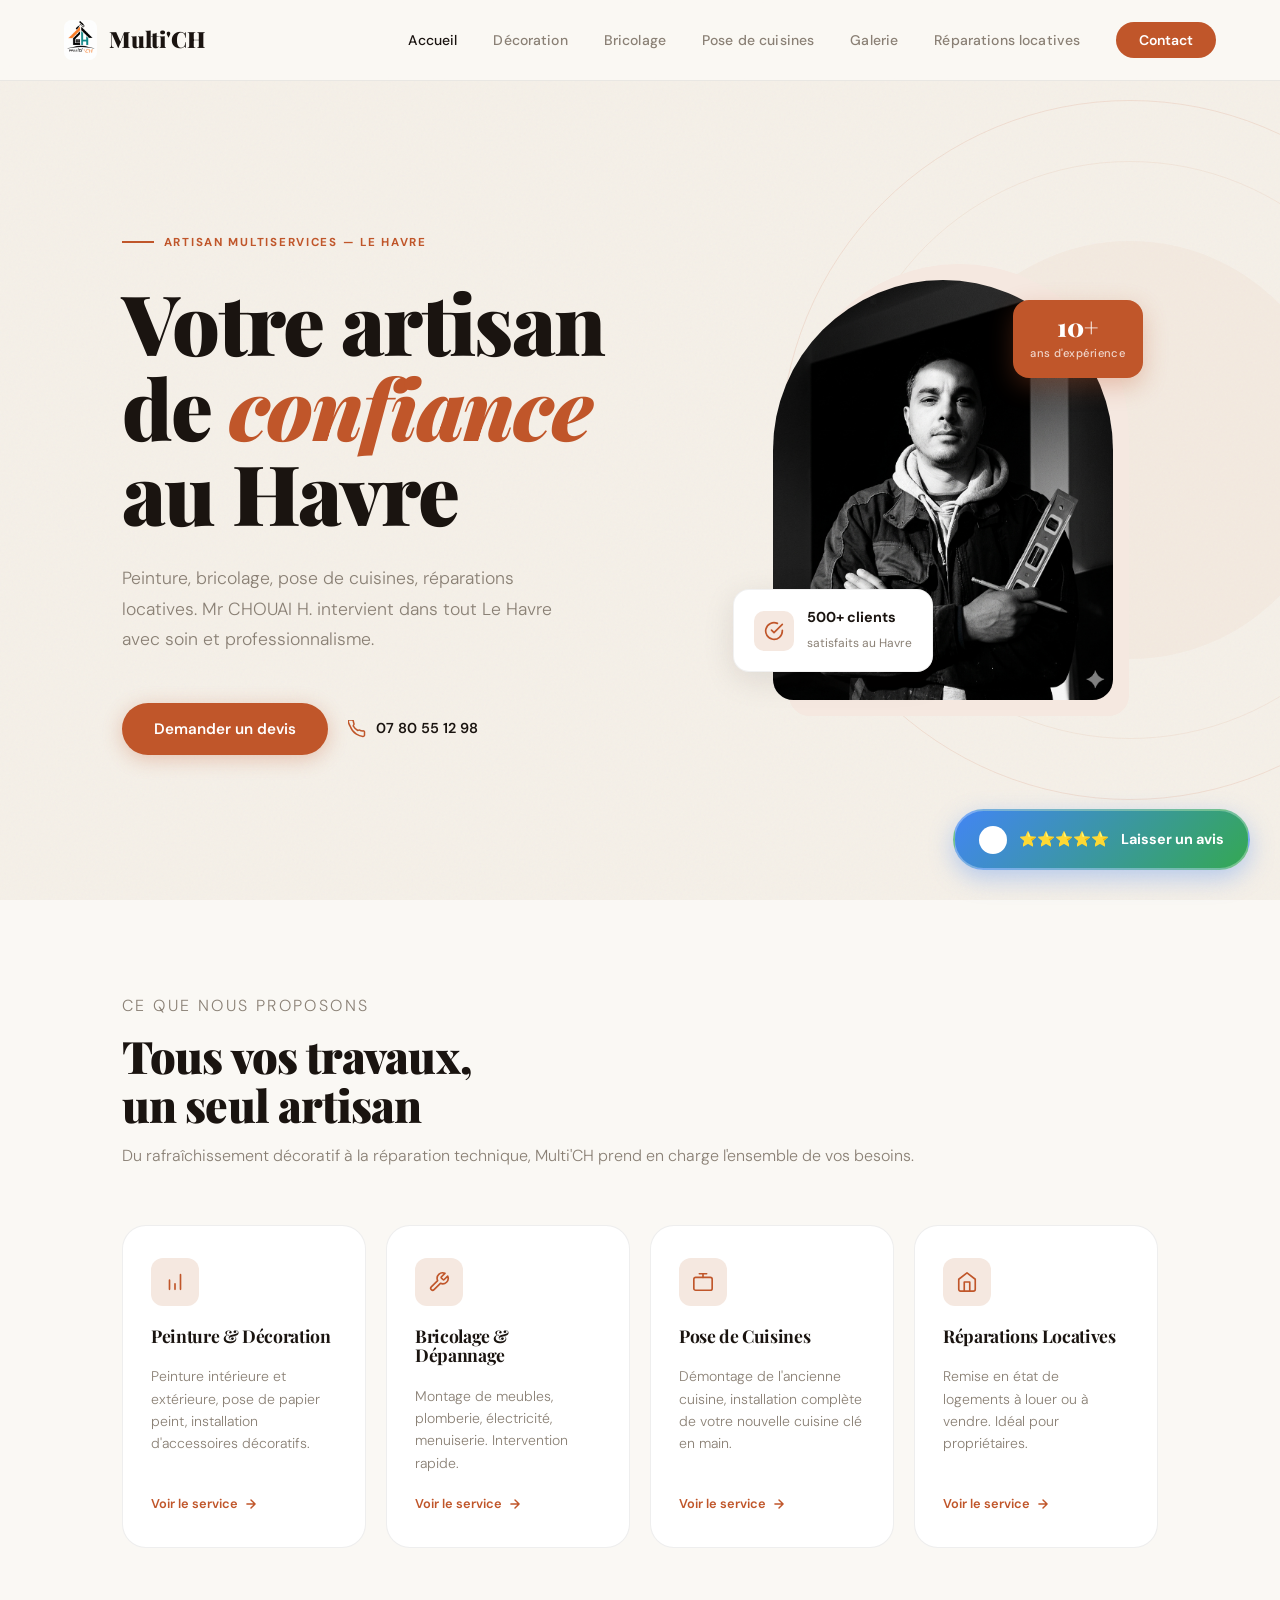
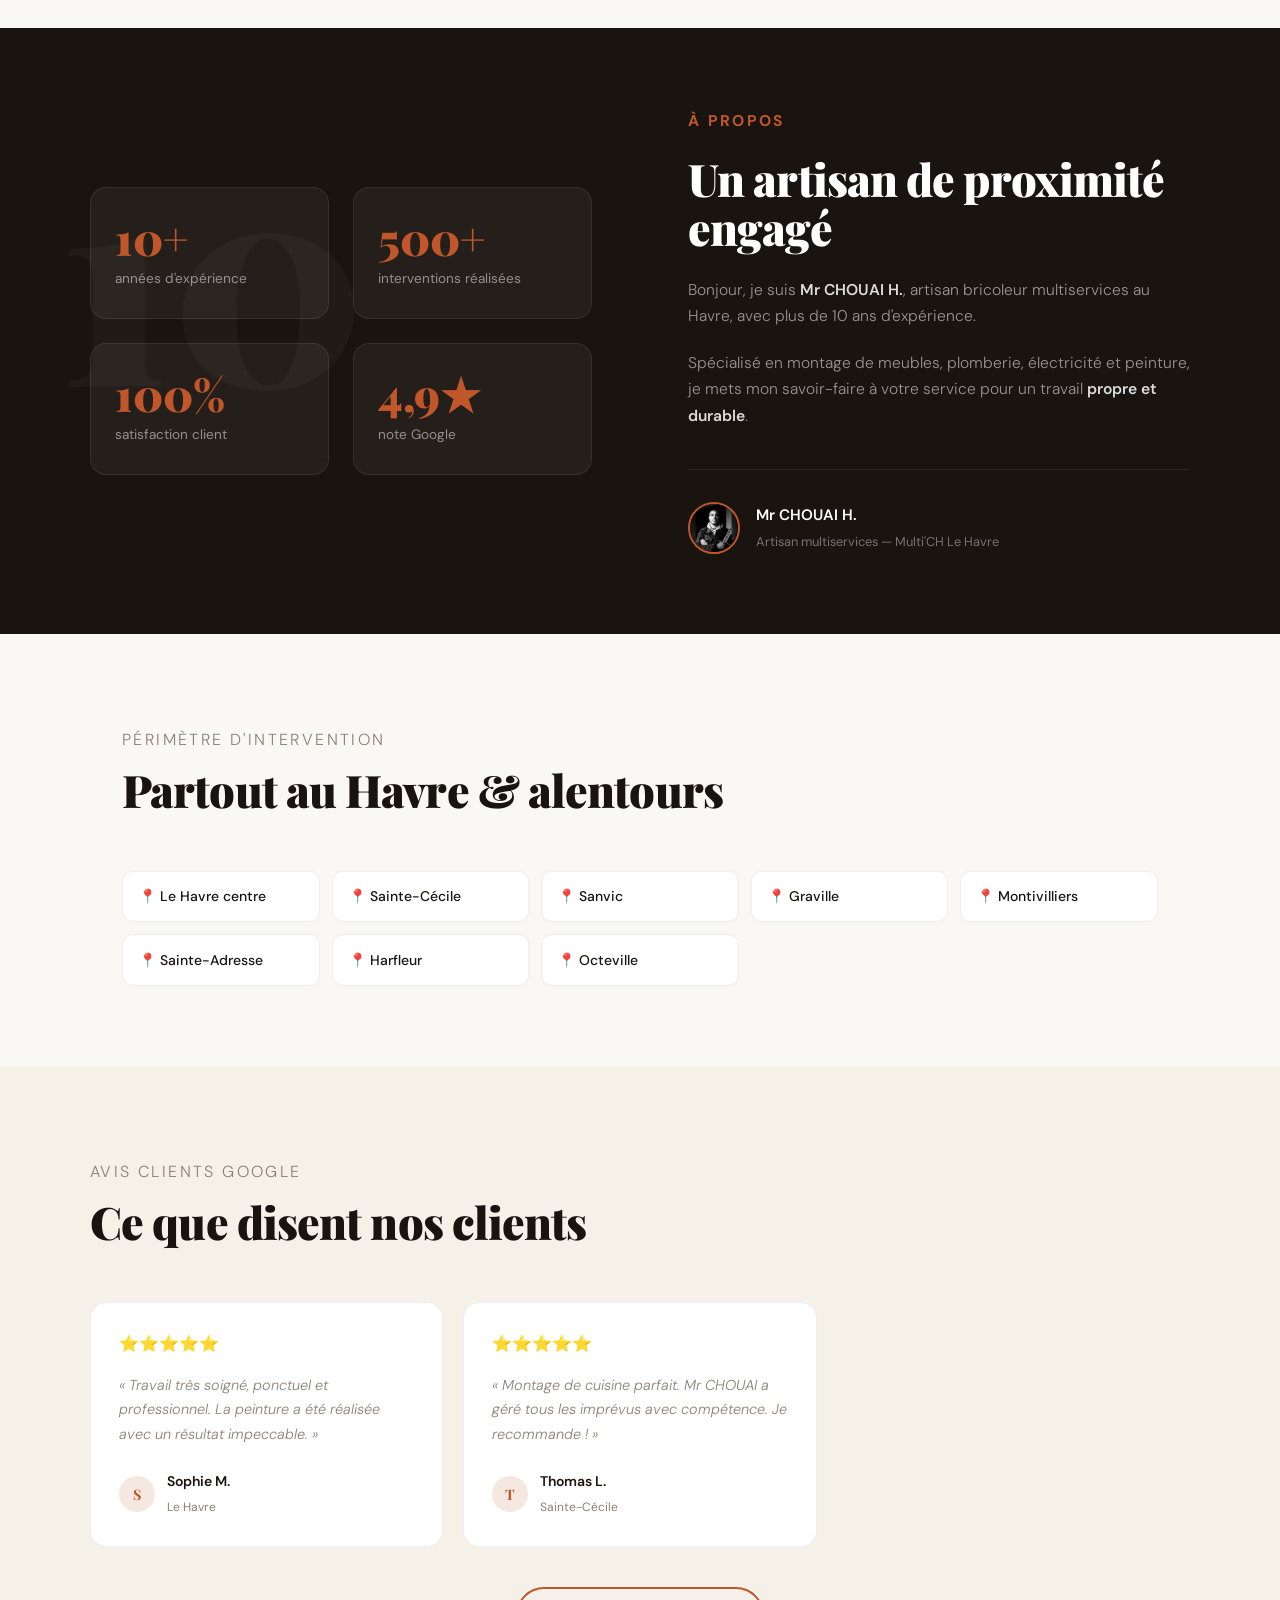
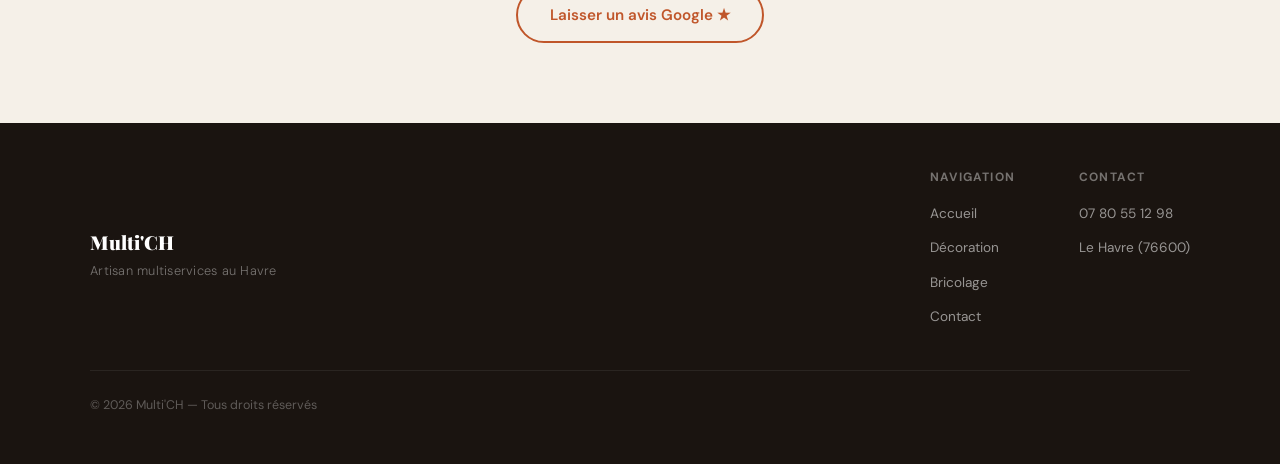
==== index.html @ 909a48eb "Update index.html" ====
<!DOCTYPE html>
<html lang="fr">
<head>
    <meta charset="UTF-8">
    <meta name="viewport" content="width=device-width, initial-scale=1.0">
    <meta name="description" content="Multi'CH — Artisan bricoleur multiservices au Havre. Peinture, bricolage, pose de cuisines, réparations locatives. Devis gratuit. 07 80 55 12 98">
    <meta name="keywords" content="bricoleur Havre, artisan multiservices Le Havre, dépannage maison Havre, peintre Havre, pose cuisine Havre, réparations locatives 76600">
    <meta name="robots" content="index, follow">
    <meta property="og:title" content="Multi'CH — Artisan Multiservices au Havre">
    <meta property="og:description" content="Peinture, bricolage, pose de cuisines, réparations locatives. Intervention rapide au Havre. Devis gratuit.">
    <meta property="og:type" content="business.business">
    <meta name="geo.placename" content="Le Havre">
    <meta name="geo.region" content="FR-76">
    <title>Multi'CH — Artisan Multiservices au Havre | Peinture, Bricolage, Cuisines</title>
    <link rel="icon" href="favicon.ico" type="image/x-icon">
    <link rel="preconnect" href="https://fonts.googleapis.com">
    <link href="https://fonts.googleapis.com/css2?family=Playfair+Display:ital,wght@0,700;0,900;1,700&family=DM+Sans:wght@300;400;500;600&display=swap" rel="stylesheet">
    <link rel="stylesheet" href="style.css">
</head>
<body>

<header>
    <nav class="nav">
        <a href="index.html" class="nav-logo">
            <img src="https://multi-ch.github.io/1768680134589.jpg" alt="Multi'CH Logo">
            Multi'CH
        </a>

        <ul class="nav-links">
            <li><a href="index.html" class="active">Accueil</a></li>
            <li><a href="decoration.html">Décoration</a></li>
            <li><a href="bricolage.html">Bricolage</a></li>
            <li><a href="cuisine.html">Pose de cuisines</a></li>
            <li><a href="galerie.html">Galerie</a></li>
            <li><a href="reparations.html">Réparations locatives</a></li>
            <li><a href="contact.html" class="nav-cta">Contact</a></li>
        </ul>

        <button class="nav-toggle" aria-label="Ouvrir le menu" aria-expanded="false">
            <span></span>
            <span></span>
            <span></span>
        </button>
    </nav>
</header>

<div class="nav-mobile" role="dialog" aria-label="Menu de navigation mobile">
    <ul class="nav-mobile-links">
        <li><a href="index.html" class="active">Accueil</a></li>
        <li><a href="decoration.html">Décoration</a></li>
        <li><a href="bricolage.html">Bricolage</a></li>
        <li><a href="cuisine.html">Pose de cuisines</a></li>
        <li><a href="galerie.html">Galerie</a></li>
        <li><a href="reparations.html">Réparations locatives</a></li>
        <li><a href="contact.html" class="nav-mobile-cta">Contact</a></li>
    </ul>
    <div class="nav-mobile-footer">
        <p>Mr CHOUAI H.</p>
        <a href="tel:0780551298">07 80 55 12 98</a>
    </div>
</div>


<section class="hero" id="accueil">
    <div class="hero-circle"></div>

    <div class="hero-grid">
        <div class="hero-content">
            <p class="hero-eyebrow" data-reveal>Artisan multiservices — Le Havre</p>

            <h1 data-reveal data-reveal-delay="1">
                Votre artisan<br>de <em>confiance</em><br>au Havre
            </h1>

            <p class="hero-desc" data-reveal data-reveal-delay="2">
                Peinture, bricolage, pose de cuisines, réparations locatives. 
                Mr CHOUAI H. intervient dans tout Le Havre avec soin et professionnalisme.
            </p>

            <div class="hero-actions" data-reveal data-reveal-delay="3">
                <a href="contact.html" class="btn btn-primary">Demander un devis</a>
                <a href="tel:0780551298" class="hero-tel">
                    <svg width="18" height="18" viewBox="0 0 24 24" fill="none" stroke="currentColor" stroke-width="2" stroke-linecap="round" stroke-linejoin="round"><path d="M22 16.92v3a2 2 0 01-2.18 2 19.79 19.79 0 01-8.63-3.07A19.5 19.5 0 013.07 8.63a19.79 19.79 0 01-3.07-8.6A2 2 0 012.18 0h3a2 2 0 012 1.72c.127.96.361 1.903.7 2.81a2 2 0 01-.45 2.11L6.91 7.91a16 16 0 006.09 6.09l1.27-.53a2 2 0 012.11.45c.907.339 1.85.573 2.81.7A2 2 0 0122 16.92z"/></svg>
                    07 80 55 12 98
                </a>
            </div>
        </div>

        <div class="hero-photo" data-reveal data-reveal-delay="2">
            <div class="hero-photo-frame">
                <img src="images/moi.png" alt="Mr CHOUAI H. — Artisan Multi'CH"
                     onerror="this.style.display='none'; this.parentElement.querySelector('.img-fallback').style.display='flex'">
                <div class="img-fallback" style="display:none; width:100%; height:100%; border-radius:200px 200px 24px 24px; background:var(--rust-pale); align-items:center; justify-content:center;">
                    <svg width="64" height="64" viewBox="0 0 24 24" fill="none" stroke="var(--rust)" stroke-width="1" stroke-linecap="round" stroke-linejoin="round"><path d="M20 21v-2a4 4 0 00-4-4H8a4 4 0 00-4 4v2"/><circle cx="12" cy="7" r="4"/></svg>
                </div>

                <div class="hero-badge-2">
                    <strong>10+</strong>
                    <span>ans d'expérience</span>
                </div>

                <div class="hero-badge">
                    <div class="badge-icon">
                        <svg width="20" height="20" viewBox="0 0 24 24" fill="none" stroke="currentColor" stroke-width="2" stroke-linecap="round" stroke-linejoin="round"><path d="M22 11.08V12a10 10 0 11-5.93-9.14"/><polyline points="22 4 12 14.01 9 11.01"/></svg>
                    </div>
                    <div class="badge-text">
                        <strong>500+ clients</strong>
                        <span>satisfaits au Havre</span>
                    </div>
                </div>
            </div>
        </div>
    </div>
</section>


<div class="services-overview" id="services">
    <div class="section-header" data-reveal>
        <p class="section-label">Ce que nous proposons</p>
        <h2>Tous vos travaux,<br>un seul artisan</h2>
        <p>Du rafraîchissement décoratif à la réparation technique, Multi'CH prend en charge l'ensemble de vos besoins.</p>
    </div>

    <div class="services-cards">
        <a href="decoration.html" class="srv-card" data-reveal>
            <div class="srv-icon"><svg width="22" height="22" viewBox="0 0 24 24" fill="none" stroke="currentColor" stroke-width="1.8" stroke-linecap="round" stroke-linejoin="round"><path d="M12 20v-6M6 20V10M18 20V4"/></svg></div>
            <h3>Peinture & Décoration</h3>
            <p>Peinture intérieure et extérieure, pose de papier peint, installation d'accessoires décoratifs.</p>
            <span class="srv-link">Voir le service <svg width="14" height="14" viewBox="0 0 24 24" fill="none" stroke="currentColor" stroke-width="2.5" stroke-linecap="round" stroke-linejoin="round"><path d="M5 12h14M12 5l7 7-7 7"/></svg></span>
        </a>

        <a href="bricolage.html" class="srv-card" data-reveal data-reveal-delay="1">
            <div class="srv-icon"><svg width="22" height="22" viewBox="0 0 24 24" fill="none" stroke="currentColor" stroke-width="1.8" stroke-linecap="round" stroke-linejoin="round"><path d="M14.7 6.3a1 1 0 000 1.4l1.6 1.6a1 1 0 001.4 0l3.77-3.77a6 6 0 01-7.94 7.94l-6.91 6.91a2.12 2.12 0 01-3-3l6.91-6.91a6 6 0 017.94-7.94l-3.76 3.76z"/></svg></div>
            <h3>Bricolage & Dépannage</h3>
            <p>Montage de meubles, plomberie, électricité, menuiserie. Intervention rapide.</p>
            <span class="srv-link">Voir le service <svg width="14" height="14" viewBox="0 0 24 24" fill="none" stroke="currentColor" stroke-width="2.5" stroke-linecap="round" stroke-linejoin="round"><path d="M5 12h14M12 5l7 7-7 7"/></svg></span>
        </a>

        <a href="cuisine.html" class="srv-card" data-reveal data-reveal-delay="2">
            <div class="srv-icon"><svg width="22" height="22" viewBox="0 0 24 24" fill="none" stroke="currentColor" stroke-width="1.8" stroke-linecap="round" stroke-linejoin="round"><rect x="2" y="7" width="20" height="14" rx="2"/><path d="M16 3H8M12 3v4"/></svg></div>
            <h3>Pose de Cuisines</h3>
            <p>Démontage de l'ancienne cuisine, installation complète de votre nouvelle cuisine clé en main.</p>
            <span class="srv-link">Voir le service <svg width="14" height="14" viewBox="0 0 24 24" fill="none" stroke="currentColor" stroke-width="2.5" stroke-linecap="round" stroke-linejoin="round"><path d="M5 12h14M12 5l7 7-7 7"/></svg></span>
        </a>

        <a href="reparations.html" class="srv-card" data-reveal data-reveal-delay="3">
            <div class="srv-icon"><svg width="22" height="22" viewBox="0 0 24 24" fill="none" stroke="currentColor" stroke-width="1.8" stroke-linecap="round" stroke-linejoin="round"><path d="M3 9l9-7 9 7v11a2 2 0 01-2 2H5a2 2 0 01-2-2z"/><polyline points="9 22 9 12 15 12 15 22"/></svg></div>
            <h3>Réparations Locatives</h3>
            <p>Remise en état de logements à louer ou à vendre. Idéal pour propriétaires.</p>
            <span class="srv-link">Voir le service <svg width="14" height="14" viewBox="0 0 24 24" fill="none" stroke="currentColor" stroke-width="2.5" stroke-linecap="round" stroke-linejoin="round"><path d="M5 12h14M12 5l7 7-7 7"/></svg></span>
        </a>
    </div>
</div>


<section class="about-section" id="a-propos">
    <div class="about-inner">
        <div class="about-deco-side" data-reveal>
            <div class="about-stats-grid">
                <div class="about-stat-card"><div class="num">10+</div><p>années d'expérience</p></div>
                <div class="about-stat-card"><div class="num">500+</div><p>interventions réalisées</p></div>
                <div class="about-stat-card"><div class="num">100%</div><p>satisfaction client</p></div>
                <div class="about-stat-card"><div class="num">4,9★</div><p>note Google</p></div>
            </div>
        </div>

        <div class="about-content" data-reveal data-reveal-delay="2">
            <p class="section-label">À propos</p>
            <h2>Un artisan de proximité engagé</h2>
            <p>Bonjour, je suis <strong>Mr CHOUAI H.</strong>, artisan bricoleur multiservices au Havre, avec plus de 10 ans d'expérience.</p>
            <p>Spécialisé en montage de meubles, plomberie, électricité et peinture, je mets mon savoir-faire à votre service pour un travail <strong>propre et durable</strong>.</p>

            <div class="about-signature">
                <img src="images/moi.png" alt="Mr CHOUAI H." class="about-avatar" onerror="this.outerHTML='<div class=about-avatar-placeholder>C</div>'">
                <div class="about-sig-text">
                    <strong>Mr CHOUAI H.</strong>
                    <span>Artisan multiservices — Multi'CH Le Havre</span>
                </div>
            </div>
        </div>
    </div>
</section>


<div class="zones-section" data-reveal>
    <div class="section-header">
        <p class="section-label">Périmètre d'intervention</p>
        <h2>Partout au Havre & alentours</h2>
    </div>
    <div class="zones-grid">
        <div class="zone-chip">📍 Le Havre centre</div>
        <div class="zone-chip">📍 Sainte-Cécile</div>
        <div class="zone-chip">📍 Sanvic</div>
        <div class="zone-chip">📍 Graville</div>
        <div class="zone-chip">📍 Montivilliers</div>
        <div class="zone-chip">📍 Sainte-Adresse</div>
        <div class="zone-chip">📍 Harfleur</div>
        <div class="zone-chip">📍 Octeville</div>
    </div>
</div>


<section class="reviews-section">
    <div class="reviews-inner">
        <div class="section-header" data-reveal>
            <p class="section-label">Avis clients Google</p>
            <h2>Ce que disent nos clients</h2>
        </div>
        <div class="reviews-grid">
            <div class="review-card" data-reveal>
                <div class="review-stars">⭐⭐⭐⭐⭐</div>
                <p class="review-text">« Travail très soigné, ponctuel et professionnel. La peinture a été réalisée avec un résultat impeccable. »</p>
                <div class="review-author"><div class="review-avatar">S</div><div><strong>Sophie M.</strong><span>Le Havre</span></div></div>
            </div>
            <div class="review-card" data-reveal data-reveal-delay="1">
                <div class="review-stars">⭐⭐⭐⭐⭐</div>
                <p class="review-text">« Montage de cuisine parfait. Mr CHOUAI a géré tous les imprévus avec compétence. Je recommande ! »</p>
                <div class="review-author"><div class="review-avatar">T</div><div><strong>Thomas L.</strong><span>Sainte-Cécile</span></div></div>
            </div>
        </div>
        <div class="reviews-cta" data-reveal>
            <a href="https://g.page/r/CZeWXXByZa6vEAE/review" target="_blank" class="btn btn-outline">Laisser un avis Google ★</a>
        </div>
    </div>
</section>


<footer>
    <div class="footer-inner">
        <div class="footer-brand">Multi'CH <span>Artisan multiservices au Havre</span></div>
        <div class="footer-links-group">
            <div class="footer-col">
                <h4>Navigation</h4>
                <ul>
                    <li><a href="index.html">Accueil</a></li>
                    <li><a href="decoration.html">Décoration</a></li>
                    <li><a href="bricolage.html">Bricolage</a></li>
                    <li><a href="contact.html">Contact</a></li>
                </ul>
            </div>
            <div class="footer-col">
                <h4>Contact</h4>
                <ul>
                    <li><a href="tel:0780551298">07 80 55 12 98</a></li>
                    <li><span>Le Havre (76600)</span></li>
                </ul>
            </div>
        </div>
    </div>
    <div class="footer-bottom"><p>© 2026 Multi'CH — Tous droits réservés</p></div>
</footer>

<div class="google-review-floating">
    <a href="https://g.page/r/CZeWXXByZa6vEAE/review" target="_blank" class="google-review-btn">
        <div class="google-icon">G</div>
        <div class="stars">⭐⭐⭐⭐⭐</div>
        <span class="btn-text">Laisser un avis</span>
    </a>
</div>


<script>
    // 1. Scroll Reveal
    const observer = new IntersectionObserver((entries) => {
        entries.forEach(e => { if (e.isIntersecting) e.target.classList.add('visible'); });
    }, { threshold: 0.08 });
    document.querySelectorAll('[data-reveal]').forEach(el => observer.observe(el));

    // 2. Menu Mobile
    const toggle = document.querySelector('.nav-toggle');
    const mobileMenu = document.querySelector('.nav-mobile');

    if (toggle && mobileMenu) {
        toggle.addEventListener('click', () => {
            const isOpen = toggle.classList.toggle('open');
            mobileMenu.classList.toggle('open', isOpen);
            document.body.classList.toggle('nav-open', isOpen);
        });

        // Fermer le menu au clic sur un lien
        document.querySelectorAll('.nav-mobile-links a').forEach(link => {
            link.addEventListener('click', () => {
                toggle.classList.remove('open');
                mobileMenu.classList.remove('open');
                document.body.classList.remove('nav-open');
            });
        });
    }
</script>

</body>
</html>
---- style.css ----
/* ============================================================
   MULTI'CH — Feuille de style globale (fusionnée)
   ============================================================ */


/* ============================================================
   1. TOKENS (variables CSS)
   ============================================================ */
:root {
    --ink:         #1a1410;
    --sand:        #f5f0e8;
    --cream:       #faf8f4;
    --rust:        #c0562a;
    --rust-dark:   #9a3f1c;
    --rust-pale:   #f5e8e0;
    --stone:       #8a8075;
    --white:       #ffffff;

    --f-display: 'Playfair Display', Georgia, serif;
    --f-body:    'DM Sans', sans-serif;

    --section-py:  5rem;
    --container:   1100px;
    --gap:         2rem;

    --ease-out:    cubic-bezier(0.22, 1, 0.36, 1);
    --shadow-sm:   0 2px 8px rgba(26,20,16,.06);
    --shadow-md:   0 8px 32px rgba(26,20,16,.10);
    --shadow-lg:   0 20px 60px rgba(26,20,16,.14);
    --radius-sm:   10px;
    --radius-md:   16px;
    --radius-lg:   24px;
    --radius-pill: 100px;
}


/* ============================================================
   2. RESET
   ============================================================ */
*, *::before, *::after {
    margin: 0;
    padding: 0;
    box-sizing: border-box;
}

html { scroll-behavior: smooth; }

body {
    font-family: var(--f-body);
    font-size: 1rem;
    line-height: 1.6;
    color: var(--ink);
    background-color: var(--cream);
    overflow-x: hidden;
    -webkit-font-smoothing: antialiased;
}

img { display: block; max-width: 100%; }
a { text-decoration: none; color: inherit; }
ul { list-style: none; }


/* ============================================================
   3. NAVIGATION (desktop + mobile)
   ============================================================ */
.nav {
    position: fixed;
    top: 0; left: 0; right: 0;
    z-index: 100;
    display: flex;
    align-items: center;
    justify-content: space-between;
    padding: 1.25rem 4rem;
    background: rgba(250,248,244,.95);
    backdrop-filter: blur(14px);
    -webkit-backdrop-filter: blur(14px);
    border-bottom: 1px solid rgba(26,20,16,.07);
    transition: padding .3s var(--ease-out);
}

.nav-logo {
    display: flex;
    align-items: center;
    gap: .75rem;
    font-family: var(--f-display);
    font-size: 1.4rem;
    font-weight: 900;
    color: var(--ink);
    letter-spacing: -.01em;
    z-index: 101;
}

.nav-logo img { height: 40px; border-radius: 8px; }

/* Liens desktop */
.nav-links {
    display: flex;
    align-items: center;
    gap: 2.25rem;
}

.nav-links a {
    font-size: .875rem;
    font-weight: 500;
    color: var(--stone);
    transition: color .2s;
    letter-spacing: .01em;
}

.nav-links a:hover,
.nav-links a.active { color: var(--ink); }

.nav-cta {
    background: var(--rust) !important;
    color: var(--white) !important;
    padding: .55rem 1.4rem;
    border-radius: var(--radius-pill);
    font-weight: 600 !important;
    transition: background .2s, transform .2s !important;
}

.nav-cta:hover {
    background: var(--rust-dark) !important;
    transform: translateY(-1px);
}

/* ── Hamburger (mobile) ── */
.nav-toggle {
    display: none;
    flex-direction: column;
    justify-content: center;
    align-items: center;
    gap: 5px;
    width: 42px;
    height: 42px;
    background: none;
    border: none;
    cursor: pointer;
    z-index: 101;
    padding: 4px;
    border-radius: var(--radius-sm);
    transition: background .2s;
}

.nav-toggle:hover { background: rgba(26,20,16,.06); }

.nav-toggle span {
    display: block;
    width: 22px;
    height: 2px;
    background: var(--ink);
    border-radius: 2px;
    transition: transform .3s var(--ease-out), opacity .2s, width .3s;
    transform-origin: center;
}

/* État ouvert */
.nav-toggle.open span:nth-child(1) { transform: translateY(7px) rotate(45deg); }
.nav-toggle.open span:nth-child(2) { opacity: 0; width: 0; }
.nav-toggle.open span:nth-child(3) { transform: translateY(-7px) rotate(-45deg); }

/* ── Menu mobile overlay ── */
.nav-mobile {
    display: none;
    position: fixed;
    top: 0; left: 0; right: 0; bottom: 0;
    background: rgba(250,248,244,.98);
    backdrop-filter: blur(18px);
    -webkit-backdrop-filter: blur(18px);
    z-index: 99;
    flex-direction: column;
    align-items: center;
    justify-content: center;
    gap: 0;
    opacity: 0;
    pointer-events: none;
    transition: opacity .3s var(--ease-out);
}

.nav-mobile.open {
    opacity: 1;
    pointer-events: all;
}

.nav-mobile-links {
    display: flex;
    flex-direction: column;
    align-items: center;
    gap: .25rem;
    width: 100%;
    padding: 0 2rem;
}

.nav-mobile-links a {
    font-family: var(--f-display);
    font-size: clamp(1.6rem, 6vw, 2.2rem);
    font-weight: 700;
    color: var(--ink);
    padding: .75rem 1.5rem;
    border-radius: var(--radius-md);
    width: 100%;
    text-align: center;
    transition: background .2s, color .2s;
    letter-spacing: -.01em;
}

.nav-mobile-links a:hover,
.nav-mobile-links a.active {
    background: var(--rust-pale);
    color: var(--rust);
}

.nav-mobile-cta {
    margin-top: 2rem;
    background: var(--rust) !important;
    color: var(--white) !important;
    border-radius: var(--radius-pill) !important;
    font-family: var(--f-body) !important;
    font-size: 1rem !important;
    font-weight: 600 !important;
    padding: .9rem 2.5rem !important;
    box-shadow: 0 8px 24px rgba(192,86,42,.3);
}

.nav-mobile-cta:hover {
    background: var(--rust-dark) !important;
}

.nav-mobile-footer {
    margin-top: 2.5rem;
    display: flex;
    align-items: center;
    gap: .5rem;
    font-size: .85rem;
    color: var(--stone);
    font-weight: 500;
}

.nav-mobile-footer svg { color: var(--rust); }

/* Empêcher le scroll quand menu ouvert */
body.nav-open { overflow: hidden; }


/* ============================================================
   4. BOUTONS
   ============================================================ */
.btn {
    display: inline-block;
    font-family: var(--f-body);
    font-weight: 600;
    font-size: .95rem;
    padding: .85rem 2rem;
    border-radius: var(--radius-pill);
    cursor: pointer;
    border: none;
    transition: background .2s, transform .2s, box-shadow .2s;
    text-align: center;
}

.btn-primary {
    background: var(--rust);
    color: var(--white);
    box-shadow: 0 4px 20px rgba(192,86,42,.3);
}

.btn-primary:hover {
    background: var(--rust-dark);
    transform: translateY(-2px);
    box-shadow: 0 8px 28px rgba(192,86,42,.38);
}

.btn-outline {
    background: transparent;
    color: var(--rust);
    border: 2px solid var(--rust);
}

.btn-outline:hover {
    background: var(--rust);
    color: var(--white);
    transform: translateY(-2px);
}

.btn-white {
    background: var(--white);
    color: var(--rust);
    box-shadow: 0 4px 20px rgba(0,0,0,.15);
}

.btn-white:hover {
    transform: translateY(-2px);
    box-shadow: 0 8px 28px rgba(0,0,0,.22);
}

.btn-ghost {
    display: inline-flex;
    align-items: center;
    gap: .5rem;
    color: var(--ink);
    font-weight: 500;
    font-size: .95rem;
    background: none;
    border: none;
    padding: 0;
    transition: gap .2s;
    cursor: pointer;
}

.btn-ghost:hover { gap: .8rem; }
.btn-ghost svg { transition: transform .2s; }
.btn-ghost:hover svg { transform: translateX(3px); }


/* ============================================================
   5. LAYOUT UTILITAIRES
   ============================================================ */
.container {
    max-width: var(--container);
    margin: 0 auto;
    padding: 0 var(--gap);
}

.section {
    max-width: var(--container);
    margin: 0 auto;
    padding: var(--section-py) var(--gap);
}

.section-label {
    font-size: .7rem;
    font-weight: 700;
    letter-spacing: .15em;
    text-transform: uppercase;
    color: var(--rust);
    margin-bottom: .75rem;
}

.section-header { margin-bottom: 3.5rem; }

.section-header h2 {
    font-family: var(--f-display);
    font-size: clamp(1.8rem, 3.5vw, 2.8rem);
    font-weight: 900;
    line-height: 1.1;
    color: var(--ink);
    letter-spacing: -.02em;
}

.section-header p {
    margin-top: .75rem;
    color: var(--stone);
    font-size: 1rem;
    font-weight: 300;
}

.bg-sand { background: var(--sand); }
.bg-dark { background: var(--ink); }
.bg-dark .section-label { color: var(--rust); }
.bg-dark h2 { color: var(--white); }


/* ============================================================
   6. TYPOGRAPHIE
   ============================================================ */
h1, h2, h3, h4 {
    font-family: var(--f-display);
    line-height: 1.1;
    letter-spacing: -.02em;
    color: var(--ink);
}

h1 { font-size: clamp(2.4rem, 6vw, 5rem); font-weight: 900; }
h2 { font-size: clamp(1.8rem, 3.5vw, 2.8rem); font-weight: 900; }
h3 { font-size: 1.5rem; font-weight: 700; }
h4 { font-size: 1.1rem; font-weight: 700; }

p { font-weight: 300; color: var(--stone); line-height: 1.7; }
strong { font-weight: 600; color: var(--ink); }


/* ============================================================
   7. COMPOSANTS PARTAGÉS
   ============================================================ */

/* Carte service */
.svc-card {
    display: grid;
    grid-template-columns: 260px 1fr;
    background: var(--white);
    transition: background .25s;
}

.svc-card:hover { background: var(--rust-pale); }

.svc-img-wrap {
    position: relative;
    overflow: hidden;
    height: 220px;
}

.svc-img-wrap img {
    width: 100%;
    height: 100%;
    object-fit: cover;
    transition: transform .5s var(--ease-out);
}

.svc-card:hover .svc-img-wrap img { transform: scale(1.06); }

.svc-img-wrap .placeholder {
    width: 100%;
    height: 100%;
    background: var(--sand);
    display: flex;
    align-items: center;
    justify-content: center;
}

.svc-img-wrap .placeholder svg { opacity: .18; }

.svc-body {
    padding: 2.25rem 2.5rem;
    display: flex;
    flex-direction: column;
    justify-content: center;
}

.svc-number {
    font-size: .7rem;
    font-weight: 700;
    letter-spacing: .12em;
    color: var(--rust);
    text-transform: uppercase;
    margin-bottom: .6rem;
}

.svc-body h3 {
    font-family: var(--f-display);
    font-size: 1.5rem;
    font-weight: 700;
    color: var(--ink);
    margin-bottom: .75rem;
    letter-spacing: -.01em;
}

.svc-body p {
    color: var(--stone);
    font-size: .95rem;
    line-height: 1.65;
    font-weight: 300;
    max-width: 420px;
}

.services-list {
    display: flex;
    flex-direction: column;
    gap: 1.5px;
    border: 1px solid rgba(26,20,16,.1);
    border-radius: var(--radius-lg);
    overflow: hidden;
    background: rgba(26,20,16,.06);
}


/* Galerie mosaïque */
.gallery-mosaic {
    display: grid;
    grid-template-columns: repeat(3, 1fr);
    grid-template-rows: 240px 240px;
    gap: .75rem;
}

.gallery-mosaic .g-item {
    border-radius: var(--radius-md);
    overflow: hidden;
    position: relative;
    background: rgba(255,255,255,.05);
}

.gallery-mosaic .g-item:first-child { grid-column: span 2; }

.gallery-mosaic .g-item img {
    width: 100%;
    height: 100%;
    object-fit: cover;
    transition: transform .5s var(--ease-out), opacity .3s;
    opacity: .85;
}

.gallery-mosaic .g-item:hover img { transform: scale(1.05); opacity: 1; }

.g-item .g-placeholder {
    width: 100%;
    height: 100%;
    background: rgba(255,255,255,.04);
    display: flex;
    align-items: center;
    justify-content: center;
    font-size: .75rem;
    color: rgba(255,255,255,.2);
    letter-spacing: .1em;
    text-transform: uppercase;
}


/* Galerie standard */
.gallery-grid {
    display: grid;
    grid-template-columns: repeat(auto-fill, minmax(280px, 1fr));
    gap: 1rem;
}

.gallery-grid .g-item { height: 240px; border-radius: var(--radius-md); overflow: hidden; }

.gallery-grid .g-item img {
    width: 100%;
    height: 100%;
    object-fit: cover;
    transition: transform .5s var(--ease-out);
}

.gallery-grid .g-item:hover img { transform: scale(1.07); }


/* Bannière CTA */
.cta-banner {
    margin: var(--section-py) var(--gap);
    max-width: var(--container);
    margin-left: auto;
    margin-right: auto;
    background: var(--rust);
    border-radius: var(--radius-lg);
    padding: 4rem;
    display: grid;
    grid-template-columns: 1fr auto;
    gap: 3rem;
    align-items: center;
    position: relative;
    overflow: hidden;
}

.cta-banner::after {
    content: '';
    position: absolute;
    right: -60px; top: -60px;
    width: 280px; height: 280px;
    border-radius: 50%;
    background: rgba(255,255,255,.08);
    pointer-events: none;
}

.cta-banner::before {
    content: '';
    position: absolute;
    left: -40px; bottom: -40px;
    width: 180px; height: 180px;
    border-radius: 50%;
    background: rgba(0,0,0,.08);
    pointer-events: none;
}

.cta-text { position: relative; z-index: 1; }

.cta-text h3 {
    font-family: var(--f-display);
    font-size: clamp(1.6rem, 3vw, 2.4rem);
    font-weight: 900;
    color: var(--white);
    line-height: 1.15;
    margin-bottom: .75rem;
    letter-spacing: -.02em;
}

.cta-text p { color: rgba(255,255,255,.75); font-size: .975rem; font-weight: 300; }
.cta-action { position: relative; z-index: 1; flex-shrink: 0; }


/* Statistiques */
.stats { display: flex; gap: 3rem; margin-top: 2.5rem; flex-wrap: wrap; }

.stat-item h4 {
    font-family: var(--f-display);
    font-size: 2.4rem;
    font-weight: 900;
    color: var(--rust);
    margin-bottom: .2rem;
}

.stat-item p { font-size: .85rem; font-weight: 500; color: var(--stone); margin: 0; }


/* Liste à puces rouille */
.dot-list { display: grid; grid-template-columns: 1fr 1fr; gap: .6rem; }

.dot-item {
    display: flex;
    align-items: center;
    gap: .7rem;
    font-size: .9rem;
    color: var(--ink);
    font-weight: 500;
    padding: .65rem .75rem;
    border-radius: var(--radius-sm);
    background: var(--white);
    border: 1px solid rgba(26,20,16,.07);
    transition: border-color .2s, transform .2s;
}

.dot-item:hover { border-color: var(--rust); transform: translateX(3px); }

.dot-item .dot { width: 7px; height: 7px; border-radius: 50%; background: var(--rust); flex-shrink: 0; }


/* Mini-cartes icône */
.icon-cards { display: grid; grid-template-columns: 1fr 1fr; gap: 1rem; }

.icon-card {
    background: var(--white);
    border-radius: var(--radius-md);
    padding: 1.5rem;
    text-align: center;
    box-shadow: var(--shadow-sm);
    border: 1px solid rgba(26,20,16,.06);
}

.icon-card svg { margin: 0 auto .75rem; color: var(--rust); }
.icon-card span { font-size: .8rem; font-weight: 600; color: var(--stone); display: block; letter-spacing: .02em; }


/* Bouton flottant Google Avis */
.google-review-floating { position: fixed; bottom: 30px; right: 30px; z-index: 999; }

.google-review-btn {
    display: flex;
    align-items: center;
    gap: .75rem;
    background: linear-gradient(135deg, #4285f4 0%, #34a853 100%);
    color: var(--white);
    padding: .9rem 1.5rem;
    border-radius: var(--radius-pill);
    font-weight: 700;
    font-size: .9rem;
    box-shadow: 0 8px 24px rgba(66,133,244,.35);
    transition: transform .25s var(--ease-out), box-shadow .25s;
    border: 2px solid rgba(255,255,255,.3);
}

.google-review-btn:hover {
    transform: translateY(-4px) scale(1.04);
    box-shadow: 0 14px 36px rgba(66,133,244,.5);
}

.google-icon {
    width: 28px; height: 28px;
    background: var(--white);
    border-radius: 50%;
    display: flex;
    align-items: center;
    justify-content: center;
    font-size: 1rem;
    flex-shrink: 0;
}

.google-review-btn .stars { display: flex; gap: 1px; font-size: .9rem; }


/* Scroll reveal */
[data-reveal] {
    opacity: 0;
    transform: translateY(28px);
    transition: opacity .7s var(--ease-out), transform .7s var(--ease-out);
}

[data-reveal].visible { opacity: 1; transform: none; }

[data-reveal-delay="1"] { transition-delay: .1s; }
[data-reveal-delay="2"] { transition-delay: .2s; }
[data-reveal-delay="3"] { transition-delay: .3s; }
[data-reveal-delay="4"] { transition-delay: .4s; }
[data-reveal-delay="5"] { transition-delay: .5s; }


/* ============================================================
   8. HERO
   ============================================================ */
.hero {
    min-height: 100vh;
    background: var(--sand);
    display: flex;
    align-items: center;
    padding-top: 80px;
    position: relative;
    overflow: hidden;
}

.hero::before {
    content: '';
    position: absolute;
    inset: 0;
    background-image: url("data:image/svg+xml,%3Csvg viewBox='0 0 512 512' xmlns='http://www.w3.org/2000/svg'%3E%3Cfilter id='n'%3E%3CfeTurbulence type='fractalNoise' baseFrequency='0.75' numOctaves='4' stitchTiles='stitch'/%3E%3C/filter%3E%3Crect width='100%25' height='100%25' filter='url(%23n)' opacity='0.035'/%3E%3C/svg%3E");
    pointer-events: none;
}

.hero-circle {
    position: absolute;
    right: -200px;
    top: 50%;
    transform: translateY(-50%);
    width: 700px; height: 700px;
    border-radius: 50%;
    border: 1px solid rgba(192,86,42,.12);
    pointer-events: none;
}

.hero-circle::before {
    content: '';
    position: absolute;
    inset: 60px;
    border-radius: 50%;
    border: 1px solid rgba(192,86,42,.08);
}

.hero-circle::after {
    content: '';
    position: absolute;
    inset: 140px;
    border-radius: 50%;
    background: rgba(192,86,42,.04);
}

.hero-grid {
    max-width: var(--container);
    margin: 0 auto;
    padding: 0 var(--gap);
    display: grid;
    grid-template-columns: 1.1fr .9fr;
    gap: 5rem;
    align-items: center;
    position: relative;
    z-index: 1;
    width: 100%;
}

.hero-eyebrow {
    display: inline-flex;
    align-items: center;
    gap: .6rem;
    font-size: .72rem;
    font-weight: 700;
    letter-spacing: .15em;
    text-transform: uppercase;
    color: var(--rust);
    margin-bottom: 1.75rem;
}

.hero-eyebrow::before { content: ''; width: 32px; height: 2px; background: var(--rust); }

.hero h1 {
    font-size: clamp(3rem, 6.5vw, 5.5rem);
    line-height: 1.02;
    max-width: 680px;
    margin-bottom: 1.75rem;
    color: var(--ink);
}

.hero h1 em { font-style: italic; color: var(--rust); }

.hero-desc { font-size: 1.1rem; max-width: 460px; margin-bottom: 3rem; line-height: 1.75; }

.hero-actions { display: flex; align-items: center; gap: 1.25rem; flex-wrap: wrap; }

.hero-tel {
    display: flex;
    align-items: center;
    gap: .6rem;
    font-size: .9rem;
    font-weight: 600;
    color: var(--ink);
    transition: color .2s;
}

.hero-tel:hover { color: var(--rust); }
.hero-tel svg { color: var(--rust); }

.hero-photo { position: relative; display: flex; justify-content: center; }

.hero-photo-frame { position: relative; width: 340px; height: 420px; }

.hero-photo-frame img {
    width: 100%;
    height: 100%;
    object-fit: cover;
    border-radius: 200px 200px 24px 24px;
    position: relative;
    z-index: 1;
}

.hero-photo-frame::before {
    content: '';
    position: absolute;
    inset: -16px -16px -16px 16px;
    background: var(--rust-pale);
    border-radius: 200px 200px 24px 24px;
    z-index: 0;
}

.hero-badge {
    position: absolute;
    bottom: 28px; left: -40px;
    background: var(--white);
    border-radius: 16px;
    padding: 1rem 1.25rem;
    box-shadow: var(--shadow-md);
    display: flex;
    align-items: center;
    gap: .85rem;
    z-index: 2;
    border: 1px solid rgba(26,20,16,.06);
}

.badge-icon {
    width: 40px; height: 40px;
    background: var(--rust-pale);
    border-radius: 10px;
    display: flex;
    align-items: center;
    justify-content: center;
    color: var(--rust);
    flex-shrink: 0;
}

.badge-text strong { display: block; font-size: .9rem; font-weight: 700; color: var(--ink); }
.badge-text span { font-size: .75rem; color: var(--stone); font-weight: 400; }

.hero-badge-2 {
    position: absolute;
    top: 20px; right: -30px;
    background: var(--rust);
    border-radius: 16px;
    padding: .85rem 1.1rem;
    box-shadow: 0 8px 24px rgba(192,86,42,.3);
    z-index: 2;
    text-align: center;
}

.hero-badge-2 strong {
    display: block;
    font-family: var(--f-display);
    font-size: 1.6rem;
    font-weight: 900;
    color: var(--white);
    line-height: 1;
}

.hero-badge-2 span { font-size: .7rem; color: rgba(255,255,255,.75); font-weight: 500; letter-spacing: .04em; }


/* ============================================================
   9. SERVICES OVERVIEW (index)
   ============================================================ */
.services-overview {
    padding: var(--section-py) var(--gap);
    max-width: var(--container);
    margin: 0 auto;
}

.services-cards {
    display: grid;
    grid-template-columns: repeat(4, 1fr);
    gap: 1.25rem;
    margin-top: 3.5rem;
}

.srv-card {
    background: var(--white);
    border-radius: var(--radius-lg);
    padding: 2rem 1.75rem;
    border: 1px solid rgba(26,20,16,.07);
    transition: transform .25s var(--ease-out), box-shadow .25s, border-color .25s;
    display: flex;
    flex-direction: column;
    gap: 1.25rem;
    text-decoration: none;
    color: inherit;
}

.srv-card:hover { transform: translateY(-6px); box-shadow: var(--shadow-md); border-color: var(--rust); }

.srv-icon {
    width: 48px; height: 48px;
    background: var(--rust-pale);
    border-radius: 12px;
    display: flex;
    align-items: center;
    justify-content: center;
    color: var(--rust);
    transition: background .25s;
}

.srv-card:hover .srv-icon { background: var(--rust); color: var(--white); }
.srv-card h3 { font-size: 1.1rem; margin: 0; }
.srv-card p { font-size: .875rem; line-height: 1.6; flex: 1; }

.srv-link {
    font-size: .8rem;
    font-weight: 600;
    color: var(--rust);
    display: flex;
    align-items: center;
    gap: .4rem;
    transition: gap .2s;
}

.srv-card:hover .srv-link { gap: .7rem; }


/* ============================================================
   10. SECTION À PROPOS
   ============================================================ */
.about-section { background: var(--ink); padding: var(--section-py) var(--gap); }

.about-inner {
    max-width: var(--container);
    margin: 0 auto;
    display: grid;
    grid-template-columns: 1fr 1fr;
    gap: 6rem;
    align-items: center;
}

.about-deco-side { position: relative; }

.about-deco-side::before {
    content: '10';
    font-family: var(--f-display);
    font-size: 18rem;
    font-weight: 900;
    color: rgba(255,255,255,.03);
    position: absolute;
    top: -4rem; left: -2rem;
    line-height: 1;
    pointer-events: none;
    user-select: none;
}

.about-stats-grid {
    display: grid;
    grid-template-columns: 1fr 1fr;
    gap: 1.5rem;
    position: relative;
    z-index: 1;
}

.about-stat-card {
    background: rgba(255,255,255,.05);
    border: 1px solid rgba(255,255,255,.08);
    border-radius: var(--radius-md);
    padding: 1.75rem 1.5rem;
    transition: background .25s;
}

.about-stat-card:hover { background: rgba(255,255,255,.08); }

.about-stat-card .num {
    font-family: var(--f-display);
    font-size: 2.8rem;
    font-weight: 900;
    color: var(--rust);
    line-height: 1;
    margin-bottom: .4rem;
}

.about-stat-card p { font-size: .85rem; color: rgba(255,255,255,.5); margin: 0; font-weight: 400; }

.about-content { position: relative; z-index: 1; }
.about-content .section-label { color: var(--rust); }
.about-content h2 { color: var(--white); margin-bottom: 1.5rem; }
.about-content p { color: rgba(255,255,255,.55); margin-bottom: 1.25rem; font-size: .975rem; }
.about-content strong { color: rgba(255,255,255,.85); }

.about-signature {
    display: flex;
    align-items: center;
    gap: 1rem;
    margin-top: 2.5rem;
    padding-top: 2rem;
    border-top: 1px solid rgba(255,255,255,.08);
}

.about-avatar { width: 52px; height: 52px; border-radius: 50%; object-fit: cover; border: 2px solid var(--rust); }

.about-avatar-placeholder {
    width: 52px; height: 52px;
    border-radius: 50%;
    background: rgba(192,86,42,.2);
    border: 2px solid var(--rust);
    display: flex;
    align-items: center;
    justify-content: center;
    color: var(--rust);
    font-family: var(--f-display);
    font-weight: 900;
    font-size: 1.2rem;
}

.about-sig-text strong { display: block; color: var(--white); font-size: .95rem; }
.about-sig-text span { font-size: .8rem; color: rgba(255,255,255,.4); }


/* ============================================================
   11. ZONES D'INTERVENTION
   ============================================================ */
.zones-section { padding: var(--section-py) var(--gap); max-width: var(--container); margin: 0 auto; }

.zones-grid {
    display: grid;
    grid-template-columns: repeat(auto-fill, minmax(180px, 1fr));
    gap: .75rem;
    margin-top: 3rem;
}

.zone-chip {
    display: flex;
    align-items: center;
    gap: .65rem;
    padding: .85rem 1rem;
    background: var(--white);
    border: 1px solid rgba(26,20,16,.07);
    border-radius: var(--radius-sm);
    font-size: .875rem;
    font-weight: 500;
    color: var(--ink);
    transition: border-color .2s, background .2s;
}

.zone-chip:hover { border-color: var(--rust); background: var(--rust-pale); }
.zone-chip svg { color: var(--rust); flex-shrink: 0; }


/* ============================================================
   12. TÉMOIGNAGES
   ============================================================ */
.reviews-section { background: var(--sand); padding: var(--section-py) var(--gap); }
.reviews-inner { max-width: var(--container); margin: 0 auto; }

.reviews-grid {
    display: grid;
    grid-template-columns: repeat(3, 1fr);
    gap: 1.25rem;
    margin-top: 3rem;
}

.review-card {
    background: var(--white);
    border-radius: var(--radius-md);
    padding: 1.75rem;
    border: 1px solid rgba(26,20,16,.07);
}

.review-stars { display: flex; gap: 3px; margin-bottom: 1rem; font-size: 1rem; }

.review-text { font-size: .9rem; line-height: 1.7; color: var(--stone); margin-bottom: 1.5rem; font-style: italic; }

.review-author { display: flex; align-items: center; gap: .75rem; }

.review-avatar {
    width: 36px; height: 36px;
    border-radius: 50%;
    background: var(--rust-pale);
    display: flex;
    align-items: center;
    justify-content: center;
    font-family: var(--f-display);
    font-weight: 700;
    font-size: .9rem;
    color: var(--rust);
    flex-shrink: 0;
}

.review-author strong { display: block; font-size: .875rem; color: var(--ink); }
.review-author span { font-size: .75rem; color: var(--stone); }
.reviews-cta { text-align: center; margin-top: 2.5rem; }


/* ============================================================
   13. FOOTER
   ============================================================ */
footer { background: var(--ink); padding: 3rem var(--gap); }

.footer-inner {
    max-width: var(--container);
    margin: 0 auto;
    display: flex;
    align-items: center;
    justify-content: space-between;
    flex-wrap: wrap;
    gap: 1.5rem;
}

.footer-brand { font-family: var(--f-display); font-size: 1.2rem; font-weight: 900; color: var(--white); }

.footer-brand span {
    display: block;
    font-family: var(--f-body);
    font-size: .8rem;
    font-weight: 300;
    color: rgba(255,255,255,.4);
    margin-top: .25rem;
    letter-spacing: .02em;
}

.footer-links-group { display: flex; gap: 4rem; flex-wrap: wrap; }

.footer-col h4 {
    font-family: var(--f-body);
    font-size: .75rem;
    font-weight: 700;
    letter-spacing: .1em;
    text-transform: uppercase;
    color: rgba(255,255,255,.4);
    margin-bottom: 1rem;
}

.footer-col li { margin-bottom: .55rem; }

.footer-col a,
.footer-col span { font-size: .85rem; color: rgba(255,255,255,.55); font-weight: 400; transition: color .2s; }

.footer-col a:hover { color: var(--white); }

.footer-bottom {
    max-width: var(--container);
    margin: 2rem auto 0;
    padding-top: 1.5rem;
    border-top: 1px solid rgba(255,255,255,.07);
    display: flex;
    align-items: center;
    justify-content: space-between;
    flex-wrap: wrap;
    gap: 1rem;
}

.footer-bottom p { font-size: .78rem; color: rgba(255,255,255,.3); font-weight: 400; }


/* ============================================================
   14. RESPONSIVE
   ============================================================ */
@media (max-width: 1024px) {
    .nav { padding: 1rem 2.5rem; }
    .services-cards { grid-template-columns: repeat(2, 1fr); }
}

@media (max-width: 900px) {
    /* Nav : on passe en mode mobile */
    .nav { padding: 1rem 1.5rem; }
    .nav-links { display: none; }          /* masquer les liens desktop */
    .nav-toggle { display: flex; }         /* afficher le burger */
    .nav-mobile { display: flex; }         /* prêt à s'ouvrir */

    /* Cards services */
    .svc-card { grid-template-columns: 1fr; }
    .svc-img-wrap { height: 200px; }

    /* Galerie */
    .gallery-mosaic {
        grid-template-columns: 1fr 1fr;
        grid-template-rows: 180px 180px 180px;
    }
    .gallery-mosaic .g-item:first-child { grid-column: span 1; }

    .cta-banner { grid-template-columns: 1fr; padding: 2.5rem; gap: 2rem; }

    .footer-inner { flex-direction: column; align-items: flex-start; }
    .footer-links-group { gap: 2.5rem; }

    /* Hero */
    .hero-grid {
        grid-template-columns: 1fr;
        text-align: center;
        gap: 4rem;
    }

    .hero-eyebrow { justify-content: center; }
    .hero h1 { margin: 0 auto 1.75rem; }
    .hero-desc { margin: 0 auto 2.5rem; }
    .hero-actions { justify-content: center; }
    .hero-photo { order: -1; }
    .hero-photo-frame { width: 260px; height: 320px; }
    .hero-badge { left: 10px; bottom: 20px; }

    .about-inner { grid-template-columns: 1fr; gap: 4rem; }
    .reviews-grid { grid-template-columns: 1fr 1fr; }
}

@media (max-width: 600px) {
    :root { --section-py: 3rem; --gap: 1.25rem; }

    .dot-list { grid-template-columns: 1fr; }
    .stats { gap: 2rem; }

    .gallery-mosaic {
        grid-template-columns: 1fr;
        grid-template-rows: repeat(6, 180px);
    }

    .google-review-floating { bottom: 18px; right: 18px; }
    .google-review-btn .btn-text { display: none; }
    .google-review-btn { padding: .75rem 1rem; }

    .services-cards { grid-template-columns: 1fr; }
    .reviews-grid { grid-template-columns: 1fr; }
    .about-stats-grid { grid-template-columns: 1fr 1fr; }
}


/* ============================================================
   15. SCRIPT MENU MOBILE (à inclure dans chaque page HTML)
   ============================================================
   Ajoutez ce bloc <script> avant </body> dans vos pages HTML :

   <script>
     const toggle = document.querySelector('.nav-toggle');
     const mobileMenu = document.querySelector('.nav-mobile');
     toggle.addEventListener('click', () => {
       const isOpen = toggle.classList.toggle('open');
       mobileMenu.classList.toggle('open', isOpen);
       document.body.classList.toggle('nav-open', isOpen);
     });
     // Fermer en cliquant un lien
     document.querySelectorAll('.nav-mobile-links a').forEach(link => {
       link.addEventListener('click', () => {
         toggle.classList.remove('open');
         mobileMenu.classList.remove('open');
         document.body.classList.remove('nav-open');
       });

/* ============================================================
   PAGE CONTACT - STYLE COMPLET
   ============================================================ */

.contact-section {
    padding: var(--section-py) 0;
    background: var(--white);
}

.contact-grid {
    max-width: var(--container);
    margin: 0 auto;
    display: grid;
    grid-template-columns: 1fr 1.2fr;
    gap: 4rem;
    padding: 0 1.5rem;
}

.contact-info h3 {
    font-family: var(--f-display);
    font-size: 2.2rem;
    margin-bottom: 1rem;
    color: var(--ink);
}

.contact-details {
    margin-top: 2.5rem;
    display: flex;
    flex-direction: column;
    gap: 1.5rem;
}

.contact-item {
    display: flex;
    align-items: center;
    gap: 1.2rem;
    padding: 1rem;
    background: var(--cream);
    border-radius: var(--radius-sm);
    transition: transform 0.3s;
}

.contact-item:hover {
    transform: translateX(10px);
}

.contact-item .icon-box {
    font-size: 1.5rem;
    background: var(--white);
    width: 50px;
    height: 50px;
    display: flex;
    align-items: center;
    justify-content: center;
    border-radius: 50%;
    box-shadow: var(--shadow-sm);
}

.contact-item strong {
    display: block;
    font-size: 0.9rem;
    text-transform: uppercase;
    letter-spacing: 1px;
    color: var(--stone);
}

.contact-item a, .contact-item span {
    font-size: 1.1rem;
    font-weight: 600;
    color: var(--ink);
    text-decoration: none;
}

/* Formulaire */
.contact-form {
    background: var(--sand);
    padding: 3rem;
    border-radius: var(--radius-md);
}

.form-group {
    margin-bottom: 1.2rem;
}

.form-group label {
    display: block;
    margin-bottom: 0.5rem;
    font-weight: 500;
    font-size: 0.9rem;
}

.form-group input, .form-group select, .form-group textarea {
    width: 100%;
    padding: 0.8rem 1rem;
    border: 1px solid rgba(0,0,0,0.1);
    border-radius: 8px;
    font-family: var(--f-body);
    font-size: 1rem;
}

.btn-submit {
    width: 100%;
    background: var(--rust);
    color: var(--white);
    padding: 1rem;
    border: none;
    border-radius: 8px;
    font-weight: 600;
    font-size: 1.1rem;
    cursor: pointer;
    transition: background 0.3s;
}

.btn-submit:hover {
    background: var(--rust-dark);
}

.form-success {
    display: none;
    padding: 1.5rem;
    background: #d4edda;
    color: #155724;
    border-radius: 8px;
    text-align: center;
    margin-bottom: 1rem;
}

@media (max-width: 768px) {
    .contact-grid { grid-template-columns: 1fr; gap: 2rem; }
    .contact-form { padding: 1.5rem; }
}
     });
   </script>
   ============================================================ */
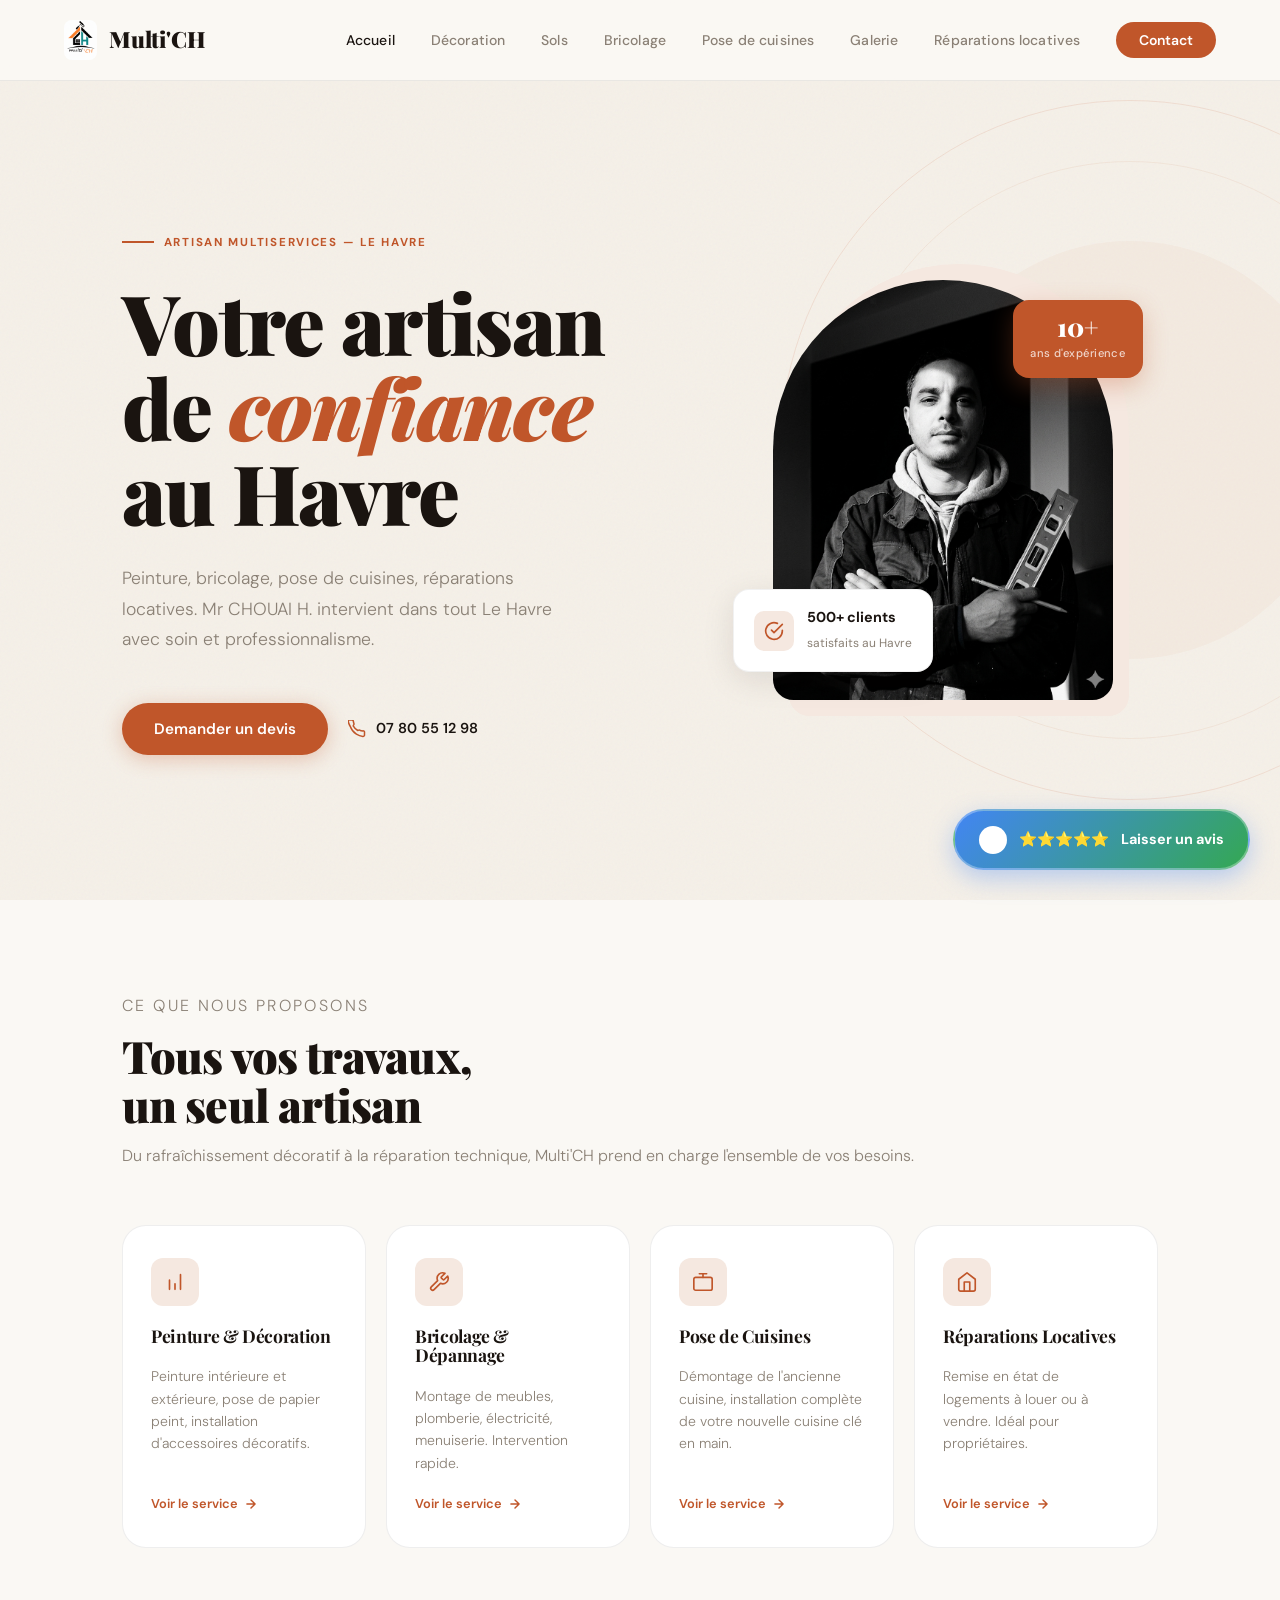
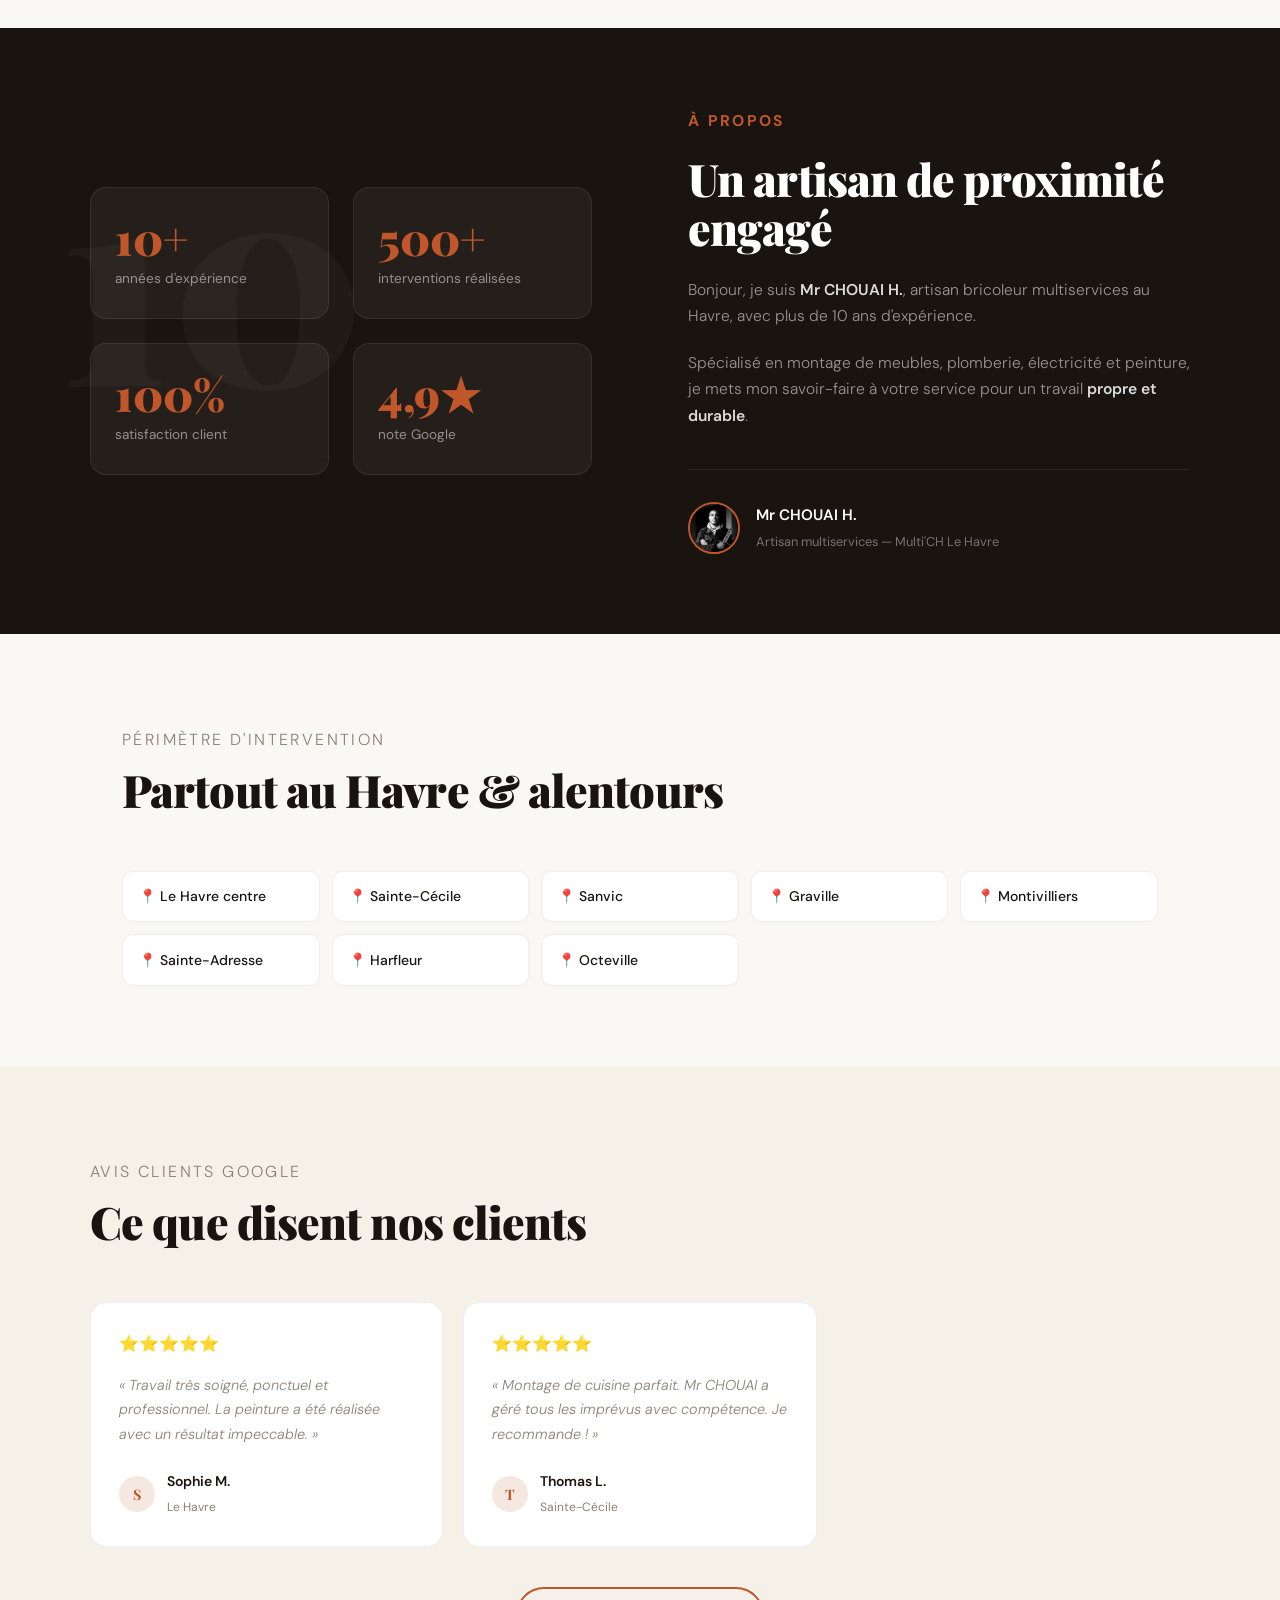
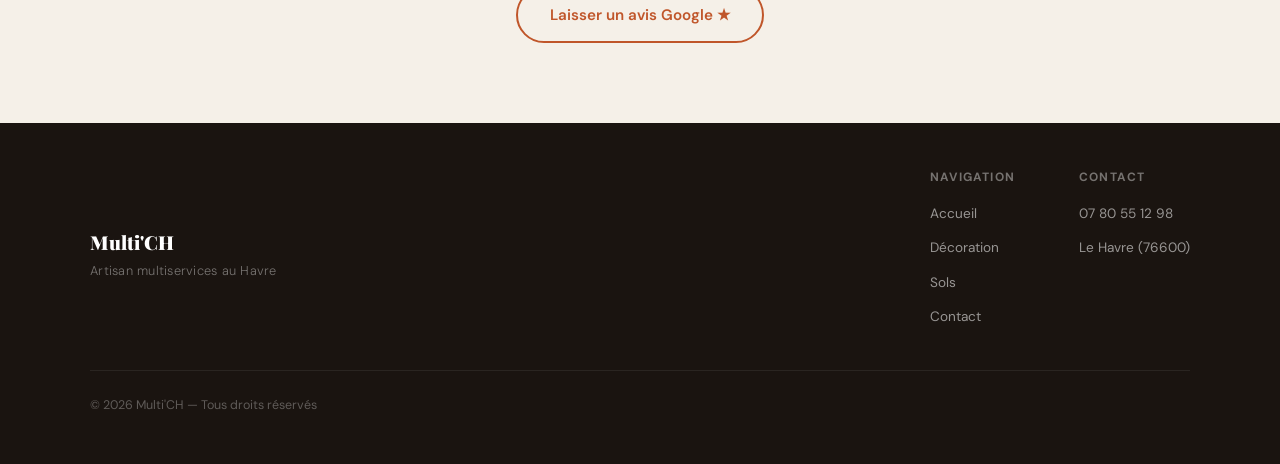
==== commit bf100579: "Ajout de la page revêtements de sol et mise à jour de la navigation" ====
--- a/index.html
+++ b/index.html
@@ -3,37 +3,55 @@
 <head>
     <meta charset="UTF-8">
     <meta name="viewport" content="width=device-width, initial-scale=1.0">
+    <title>Multi'CH | Artisan Bricoleur au Havre - Peinture, Cuisine, Travaux</title>
     <meta name="description" content="Multi'CH — Artisan bricoleur multiservices au Havre. Peinture, bricolage, pose de cuisines, réparations locatives. Devis gratuit. 07 80 55 12 98">
     <meta name="keywords" content="bricoleur Havre, artisan multiservices Le Havre, dépannage maison Havre, peintre Havre, pose cuisine Havre, réparations locatives 76600">
     <meta name="robots" content="index, follow">
+    <meta property="og:site_name" content="Multi'CH">
     <meta property="og:title" content="Multi'CH — Artisan Multiservices au Havre">
     <meta property="og:description" content="Peinture, bricolage, pose de cuisines, réparations locatives. Intervention rapide au Havre. Devis gratuit.">
     <meta property="og:type" content="business.business">
+    <meta property="og:url" content="https://multi-ch.github.io/">
+    <meta property="og:image" content="https://multi-ch.github.io/1768680134589.jpg">
+
     <meta name="geo.placename" content="Le Havre">
     <meta name="geo.region" content="FR-76">
-    <title>Multi'CH — Artisan Multiservices au Havre | Peinture, Bricolage, Cuisines</title>
+
+    <script type="application/ld+json">
+    {
+      "@context": "https://schema.org",
+      "@type": "WebSite",
+      "name": "Multi'CH",
+      "alternateName": "Multi CH",
+      "url": "https://multi-ch.github.io/"
+    }
+    </script>
+
     <link rel="icon" href="favicon.ico" type="image/x-icon">
     <link rel="preconnect" href="https://fonts.googleapis.com">
+    <link rel="preconnect" href="https://fonts.gstatic.com" crossorigin>
     <link href="https://fonts.googleapis.com/css2?family=Playfair+Display:ital,wght@0,700;0,900;1,700&family=DM+Sans:wght@300;400;500;600&display=swap" rel="stylesheet">
     <link rel="stylesheet" href="style.css">
+    <link rel="canonical" href="https://multich.fr/">
 </head>
 <body>
 
 <header>
     <nav class="nav">
-        <a href="index.html" class="nav-logo">
+        <a href="/" class="nav-logo">
             <img src="https://multi-ch.github.io/1768680134589.jpg" alt="Multi'CH Logo">
             Multi'CH
         </a>
 
         <ul class="nav-links">
-            <li><a href="index.html" class="active">Accueil</a></li>
-            <li><a href="decoration.html">Décoration</a></li>
-            <li><a href="bricolage.html">Bricolage</a></li>
-            <li><a href="cuisine.html">Pose de cuisines</a></li>
-            <li><a href="galerie.html">Galerie</a></li>
-            <li><a href="reparations.html">Réparations locatives</a></li>
-            <li><a href="contact.html" class="nav-cta">Contact</a></li>
+            <li><a href="/" class="active">Accueil</a></li>
+            <li><a href="/decoration">Décoration</a></li>
+            <li><a href="/revetements-de-sol">Sols</a></li>
+            <li><a href="/bricolage">Bricolage</a></li>
+            <li><a href="/cuisine">Pose de cuisines</a></li>
+            <li><a href="/galerie">Galerie</a></li>
+            <li><a href="/reparations">Réparations locatives</a></li>
+            <li><a href="/contact" class="nav-cta">Contact</a></li>
         </ul>
 
         <button class="nav-toggle" aria-label="Ouvrir le menu" aria-expanded="false">
@@ -46,13 +64,14 @@
 
 <div class="nav-mobile" role="dialog" aria-label="Menu de navigation mobile">
     <ul class="nav-mobile-links">
-        <li><a href="index.html" class="active">Accueil</a></li>
-        <li><a href="decoration.html">Décoration</a></li>
-        <li><a href="bricolage.html">Bricolage</a></li>
-        <li><a href="cuisine.html">Pose de cuisines</a></li>
-        <li><a href="galerie.html">Galerie</a></li>
-        <li><a href="reparations.html">Réparations locatives</a></li>
-        <li><a href="contact.html" class="nav-mobile-cta">Contact</a></li>
+        <li><a href="/" class="active">Accueil</a></li>
+        <li><a href="/decoration">Décoration</a></li>
+        <li><a href="/revetements-de-sol">Sols</a></li>
+        <li><a href="/bricolage">Bricolage</a></li>
+        <li><a href="/cuisine">Pose de cuisines</a></li>
+        <li><a href="/galerie">Galerie</a></li>
+        <li><a href="/reparations">Réparations locatives</a></li>
+        <li><a href="/contact" class="nav-mobile-cta">Contact</a></li>
     </ul>
     <div class="nav-mobile-footer">
         <p>Mr CHOUAI H.</p>
@@ -78,7 +97,7 @@
             </p>
 
             <div class="hero-actions" data-reveal data-reveal-delay="3">
-                <a href="contact.html" class="btn btn-primary">Demander un devis</a>
+                <a href="/contact" class="btn btn-primary">Demander un devis</a>
                 <a href="tel:0780551298" class="hero-tel">
                     <svg width="18" height="18" viewBox="0 0 24 24" fill="none" stroke="currentColor" stroke-width="2" stroke-linecap="round" stroke-linejoin="round"><path d="M22 16.92v3a2 2 0 01-2.18 2 19.79 19.79 0 01-8.63-3.07A19.5 19.5 0 013.07 8.63a19.79 19.79 0 01-3.07-8.6A2 2 0 012.18 0h3a2 2 0 012 1.72c.127.96.361 1.903.7 2.81a2 2 0 01-.45 2.11L6.91 7.91a16 16 0 006.09 6.09l1.27-.53a2 2 0 012.11.45c.907.339 1.85.573 2.81.7A2 2 0 0122 16.92z"/></svg>
                     07 80 55 12 98
@@ -122,28 +141,28 @@
     </div>
 
     <div class="services-cards">
-        <a href="decoration.html" class="srv-card" data-reveal>
+        <a href="/decoration" class="srv-card" data-reveal>
             <div class="srv-icon"><svg width="22" height="22" viewBox="0 0 24 24" fill="none" stroke="currentColor" stroke-width="1.8" stroke-linecap="round" stroke-linejoin="round"><path d="M12 20v-6M6 20V10M18 20V4"/></svg></div>
             <h3>Peinture & Décoration</h3>
             <p>Peinture intérieure et extérieure, pose de papier peint, installation d'accessoires décoratifs.</p>
             <span class="srv-link">Voir le service <svg width="14" height="14" viewBox="0 0 24 24" fill="none" stroke="currentColor" stroke-width="2.5" stroke-linecap="round" stroke-linejoin="round"><path d="M5 12h14M12 5l7 7-7 7"/></svg></span>
         </a>
 
-        <a href="bricolage.html" class="srv-card" data-reveal data-reveal-delay="1">
+        <a href="/bricolage" class="srv-card" data-reveal data-reveal-delay="1">
             <div class="srv-icon"><svg width="22" height="22" viewBox="0 0 24 24" fill="none" stroke="currentColor" stroke-width="1.8" stroke-linecap="round" stroke-linejoin="round"><path d="M14.7 6.3a1 1 0 000 1.4l1.6 1.6a1 1 0 001.4 0l3.77-3.77a6 6 0 01-7.94 7.94l-6.91 6.91a2.12 2.12 0 01-3-3l6.91-6.91a6 6 0 017.94-7.94l-3.76 3.76z"/></svg></div>
             <h3>Bricolage & Dépannage</h3>
             <p>Montage de meubles, plomberie, électricité, menuiserie. Intervention rapide.</p>
             <span class="srv-link">Voir le service <svg width="14" height="14" viewBox="0 0 24 24" fill="none" stroke="currentColor" stroke-width="2.5" stroke-linecap="round" stroke-linejoin="round"><path d="M5 12h14M12 5l7 7-7 7"/></svg></span>
         </a>
 
-        <a href="cuisine.html" class="srv-card" data-reveal data-reveal-delay="2">
+        <a href="/cuisine" class="srv-card" data-reveal data-reveal-delay="2">
             <div class="srv-icon"><svg width="22" height="22" viewBox="0 0 24 24" fill="none" stroke="currentColor" stroke-width="1.8" stroke-linecap="round" stroke-linejoin="round"><rect x="2" y="7" width="20" height="14" rx="2"/><path d="M16 3H8M12 3v4"/></svg></div>
             <h3>Pose de Cuisines</h3>
             <p>Démontage de l'ancienne cuisine, installation complète de votre nouvelle cuisine clé en main.</p>
             <span class="srv-link">Voir le service <svg width="14" height="14" viewBox="0 0 24 24" fill="none" stroke="currentColor" stroke-width="2.5" stroke-linecap="round" stroke-linejoin="round"><path d="M5 12h14M12 5l7 7-7 7"/></svg></span>
         </a>
 
-        <a href="reparations.html" class="srv-card" data-reveal data-reveal-delay="3">
+        <a href="/reparations" class="srv-card" data-reveal data-reveal-delay="3">
             <div class="srv-icon"><svg width="22" height="22" viewBox="0 0 24 24" fill="none" stroke="currentColor" stroke-width="1.8" stroke-linecap="round" stroke-linejoin="round"><path d="M3 9l9-7 9 7v11a2 2 0 01-2 2H5a2 2 0 01-2-2z"/><polyline points="9 22 9 12 15 12 15 22"/></svg></div>
             <h3>Réparations Locatives</h3>
             <p>Remise en état de logements à louer ou à vendre. Idéal pour propriétaires.</p>
@@ -232,10 +251,10 @@
             <div class="footer-col">
                 <h4>Navigation</h4>
                 <ul>
-                    <li><a href="index.html">Accueil</a></li>
-                    <li><a href="decoration.html">Décoration</a></li>
-                    <li><a href="bricolage.html">Bricolage</a></li>
-                    <li><a href="contact.html">Contact</a></li>
+                    <li><a href="/">Accueil</a></li>
+                    <li><a href="/decoration">Décoration</a></li>
+                    <li><a href="/revetements-de-sol">Sols</a></li>
+                    <li><a href="/contact">Contact</a></li>
                 </ul>
             </div>
             <div class="footer-col">
